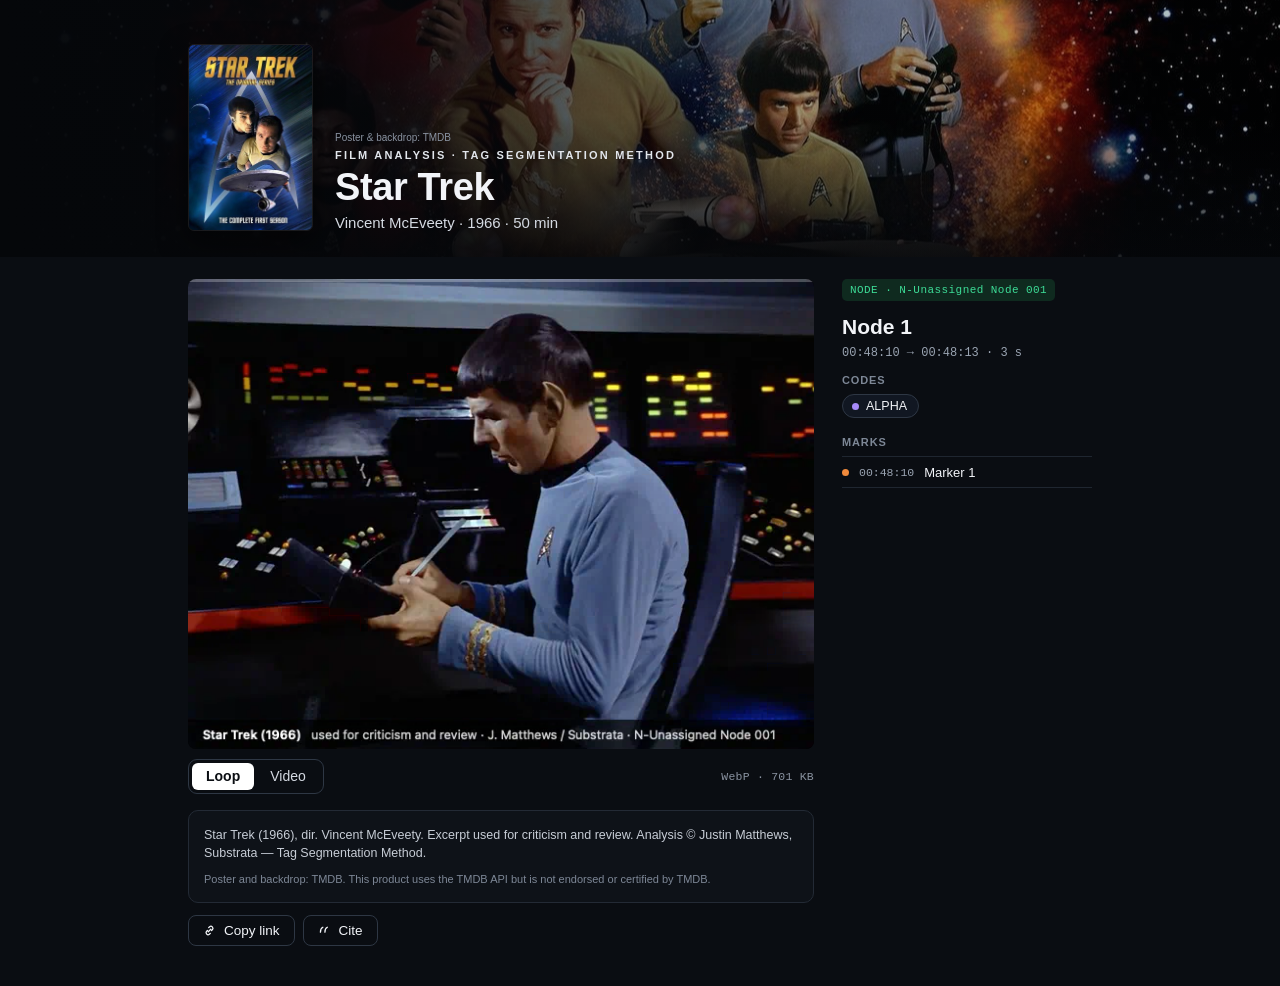
==== c/sta1966-nunassignednode001-v2/index.html @ 1e45ba0b "Publish sta1966-nunassignednode001-v2 v2" ====
<!doctype html>
<html lang="en">
<head>
<meta charset="utf-8">
<meta name="viewport" content="width=device-width, initial-scale=1, viewport-fit=cover">
<meta name="robots" content="noindex">
<title>Node 1 · Star Trek</title>
<link rel="stylesheet" href="../../assets/substrata.css">
</head>
<body>
<div id="app"></div>
<noscript><p style="padding:24px">Node 1 · Star Trek — this card needs JavaScript to show its media.</p></noscript>
<script type="application/json" id="substrata-data">{"address":"https://jmattx.github.io/substrata.live/c/sta1966-nunassignednode001-v2/","build":"FE47509A-7E32-425A-BF02-B3A413A80920","citation":"J. Matthews (2026). Node 1 [Node N-Unassigned Node 001, Star Trek (1966), 00:48:10–00:48:13]. Substrata — Tag Segmentation Method. https://jmattx.github.io/substrata.live/c/sta1966-nunassignednode001-v2/ (v2).","credit":{"notice":"Poster and backdrop: TMDB. This product uses the TMDB API but is not endorsed or certified by TMDB.","text":"Star Trek (1966), dir. Vincent McEveety. Excerpt used for criticism and review. Analysis © Justin Matthews, Substrata — Tag Segmentation Method."},"film":{"backdrop":"backdrop.jpg","director":"Vincent McEveety","poster":"poster.jpg","runtime":"50 min","studios":[],"title":"Star Trek","year":"1966"},"item":{"code":"N-Unassigned Node 001","codes":[{"colour":"#A78BFA","name":"ALPHA"}],"critical":false,"description":"","duration":"3 s","end":"00:48:13","kind":"node","kindLabel":"Node","marks":[{"text":"Marker 1","time":"00:48:10"}],"start":"00:48:10","title":"Node 1"},"media":{"clip":"media/clip.mp4","clipAudio":false,"clipBytes":2345361,"loop":"media/loop.webp","loopBytes":701060,"loopSeconds":3.378375000000233,"still":"media/still.jpg"},"page":"card","published":"2026-11-16","version":2}</script>
<script src="../../assets/substrata.js"></script>
</body>
</html>
---- assets/substrata.css ----
/* Substrata web components (board QR3; shared with the film web package). Values measured from the 2x boards. */
:root {
  --page: #0A0D12;
  --hero-ink: #05070A;
  --text-0: #F2F4F8;
  --text-1: #D5DAE2;
  --text-2: #9AA4B2;
  --text-3: #7D8796;
  --line: #232A35;
  --line-2: #2E3744;
  --panel: #0E1218;
  --pill: #111722;
  --teal: #2FD3A7;
  --amber: #F0B429;
  --orange: #F08A3C;
  --chip-green: #3DDC97;
  --chip-green-fill: #0F2A1F;
  --blue-link: #8FB8FF;
  --radius-media: 8px;
  --radius-card: 10px;
  --gutter: 28px;
  --mono: ui-monospace, "SF Mono", Menlo, monospace;
  --sans: -apple-system, BlinkMacSystemFont, "Inter", "Helvetica Neue", Arial, sans-serif;
}
* { box-sizing: border-box; }
html, body { margin: 0; background: var(--page); color: var(--text-0); font-family: var(--sans); -webkit-font-smoothing: antialiased; }
a { color: inherit; }
img, video { display: block; max-width: 100%; }

/* FilmHero */
.film-hero { position: relative; overflow: hidden; min-height: 250px; display: flex; align-items: center; }
.film-hero__backdrop { position: absolute; inset: 0; background-size: cover; background-position: center; }
.film-hero__backdrop--blurred { filter: blur(18px) saturate(.9) brightness(.6); transform: scale(1.1); }
.film-hero::after { content: ""; position: absolute; inset: 0; pointer-events: none;
  background: linear-gradient(90deg, var(--hero-ink) 0%, rgba(5,7,10,.88) 28%, rgba(5,7,10,.4) 62%, rgba(5,7,10,.2) 100%),
              linear-gradient(0deg, rgba(5,7,10,.85) 0%, rgba(5,7,10,0) 55%); }
.film-hero__inner { position: relative; z-index: 1; display: flex; align-items: flex-end; gap: 22px; padding: 44px var(--gutter) 26px; width: 100%; max-width: 960px; margin: 0 auto; }
.film-hero__poster { width: 125px; height: 187px; object-fit: cover; border-radius: 6px; flex: none; box-shadow: 0 10px 28px rgba(0,0,0,.55); border: 1px solid rgba(255,255,255,.08); }
.film-hero__credit { font-size: 10px; color: #8A93A1; margin: 0 0 6px; }
.film-hero__eyebrow { font-size: 11px; font-weight: 600; letter-spacing: .2em; text-transform: uppercase; color: #E2E6EC; margin: 0 0 6px; }
.film-hero__eyebrow .short { display: none; }
.film-hero__title { font-size: 38px; line-height: 1.08; font-weight: 700; letter-spacing: -.01em; margin: 0 0 6px; }
.film-hero__meta { font-size: 15px; color: var(--text-1); margin: 0; }

/* Card layout */
.card { display: grid; grid-template-columns: minmax(0, 1fr) 250px; grid-template-areas: "media item" "credit item"; column-gap: 28px;
  align-items: start; padding: 22px var(--gutter) 40px; max-width: 960px; margin: 0 auto; }
.card__media { grid-area: media; min-width: 0; } .card__item { grid-area: item; } .card__credit { grid-area: credit; min-width: 0; }

/* MediaPlayer (Loop ⇄ Video) */
.media { position: relative; border-radius: var(--radius-media); overflow: hidden; background: #000; aspect-ratio: 16 / 9;
  -webkit-touch-callout: none; -webkit-user-select: none; user-select: none; touch-action: manipulation; }
.media img, .media video { width: 100%; height: 100%; object-fit: cover; }
.media__progress { position: absolute; left: 0; right: 0; top: 0; height: 3px; background: rgba(255,255,255,.25); z-index: 2; }
.media__progress span { display: block; height: 100%; width: 0; background: #FFFFFF; }
.media.is-looping .media__progress span { animation: loop-progress var(--loop-seconds, 6s) linear infinite; }
@keyframes loop-progress { from { width: 0; } to { width: 100%; } }
.media__bar { display: flex; align-items: center; justify-content: space-between; margin: 10px 0 16px; }
.switch { display: inline-flex; padding: 3px; gap: 2px; border: 1px solid var(--line-2); border-radius: 9px; }
.switch button { appearance: none; border: 0; background: transparent; color: var(--text-1); font: 500 14px var(--sans); height: 27px; padding: 0 14px; border-radius: 6px; cursor: pointer; }
.switch button[aria-pressed="true"] { background: #FFFFFF; color: #0B0E13; font-weight: 600; }
.media__readout { font: 11.5px var(--mono); color: #8A93A1; letter-spacing: .02em; }

/* CreditBlock */
.credit { border: 1px solid var(--line); border-radius: var(--radius-card); background: var(--panel); padding: 15px 15px 14px; }
.credit p { margin: 0; font-size: 12.5px; line-height: 1.5; color: #C7CDD6; }
.credit .notice { margin-top: 8px; font-size: 11px; color: var(--text-3); }
.actions { display: flex; flex-wrap: wrap; gap: 8px; margin-top: 12px; }
.button { display: inline-flex; align-items: center; gap: 8px; height: 31px; padding: 0 14px; border: 1px solid var(--line-2); border-radius: 8px; background: transparent;
  color: var(--text-0); font: 500 13.5px var(--sans); text-decoration: none; cursor: pointer; }
.button svg { width: 13px; height: 13px; }
.toast { margin-top: 10px; font-size: 12px; color: var(--text-2); white-space: pre-wrap; }

/* Item block */
.item__tags { display: flex; align-items: center; gap: 10px; margin-bottom: 12px; }
.chip { font: 500 11px var(--mono); letter-spacing: .04em; color: var(--chip-green); background: var(--chip-green-fill); border-radius: 5px; padding: 5px 8px; }
.chip--span { color: #5EC8F2; background: #0E2430; } .chip--fragment { color: #F2C14E; background: #2B2310; } .chip--marker { color: var(--orange); background: #2C1B0F; }
.critical { display: inline-flex; align-items: center; gap: 5px; color: var(--amber); font-size: 13px; }
.critical::before { content: ""; width: 8px; height: 8px; background: var(--amber); transform: rotate(45deg); border-radius: 1px; }
.item__title { font-size: 21px; line-height: 1.3; font-weight: 600; margin: 0 0 6px; }
.item__time { font: 12px var(--mono); color: var(--text-2); margin: 0 0 14px; }
.item__description { font-size: 13.5px; line-height: 1.65; color: var(--teal); margin: 0 0 18px; }
.label { font-size: 11px; font-weight: 600; letter-spacing: .08em; text-transform: uppercase; color: var(--text-3); margin: 0 0 8px; }

/* CodePills */
.pills { display: flex; flex-wrap: wrap; gap: 6px; margin-bottom: 18px; }
.pill { display: inline-flex; align-items: center; gap: 7px; height: 24px; padding: 0 11px 0 9px; border: 1px solid var(--line-2); border-radius: 12px; background: var(--pill); font-size: 12.5px; color: var(--text-0); }
.pill i { width: 7px; height: 7px; border-radius: 50%; background: var(--dot, #9AA4B2); }

/* MarksList */
.marks { list-style: none; margin: 0; padding: 0; border-top: 1px solid #1F2630; }
.marks li { display: grid; grid-template-columns: 7px auto minmax(0, 1fr); align-items: center; gap: 10px; height: 31px; border-bottom: 1px solid #1F2630; font-size: 13px; }
.marks li::before { content: ""; width: 7px; height: 7px; border-radius: 50%; background: var(--orange); }
.marks time { font: 11.5px var(--mono); color: var(--text-2); }
.marks span { overflow: hidden; text-overflow: ellipsis; white-space: nowrap; }

/* Index of published films */
.index { padding: 40px var(--gutter); max-width: 760px; }
.index h1 { font-size: 22px; margin: 0 0 18px; }
.index ul { list-style: none; padding: 0; margin: 0; border-top: 1px solid var(--line); }
.index li { padding: 12px 0; border-bottom: 1px solid var(--line); font-size: 14px; }
.index li a { text-decoration: none; } .index li small { color: var(--text-3); margin-left: 8px; }

/* Withdrawn page (board PB6): the film hero stays; nothing of the withdrawn analysis is shown. */
.withdrawn { max-width: 960px; margin: 0 auto; padding: 44px var(--gutter) 40px; text-align: center; }
.withdrawn__icon { display: inline-flex; align-items: center; justify-content: center; width: 35px; height: 35px; border: 1px solid var(--line-2);
  border-radius: 9px; background: #121821; color: var(--text-2); margin-bottom: 22px; }
.withdrawn__icon svg { width: 15px; height: 15px; }
.withdrawn__title { font-size: 25px; line-height: 1.25; font-weight: 600; margin: 0 0 8px; }
.withdrawn__lead { font-size: 16px; line-height: 1.5; color: var(--text-1); margin: 0 0 12px; }
.withdrawn__meta { font: 12.5px var(--mono); color: var(--text-3); margin: 0 0 18px; }
.withdrawn__actions { display: flex; flex-wrap: wrap; justify-content: center; gap: 7px; }
.button--primary { background: #F2F4F8; border-color: #F2F4F8; color: #0B0E13; font-weight: 600; }
.withdrawn__footer { margin-top: 48px; font-size: 11.5px; line-height: 1.6; color: var(--text-3); }
.withdrawn__footer p { margin: 0; }

/* Phone (QR3 left, 390 wide) */
@media (max-width: 700px) {
  :root { --gutter: 18px; }
  .film-hero { min-height: 0; }
  .film-hero__inner { padding: 38px var(--gutter) 18px; gap: 15px; align-items: flex-end; }
  .film-hero__poster { width: 85px; height: 121px; border-radius: 5px; }
  .film-hero__eyebrow .long { display: none; } .film-hero__eyebrow .short { display: inline; }
  .film-hero__title { font-size: 27px; } .film-hero__meta { font-size: 14px; }
  .card { grid-template-columns: 1fr; grid-template-areas: "media" "item" "credit"; padding-top: 14px; }
  .card__credit { margin-top: 18px; }
  .item__title { font-size: 19px; }
  .withdrawn { text-align: left; padding-top: 22px; }
  .withdrawn__icon { margin-bottom: 14px; }
  .withdrawn__title { font-size: 20px; } .withdrawn__lead { font-size: 14.5px; }
  .withdrawn__actions { flex-direction: column; align-items: flex-start; }
  .withdrawn__footer { margin-top: 28px; }
}
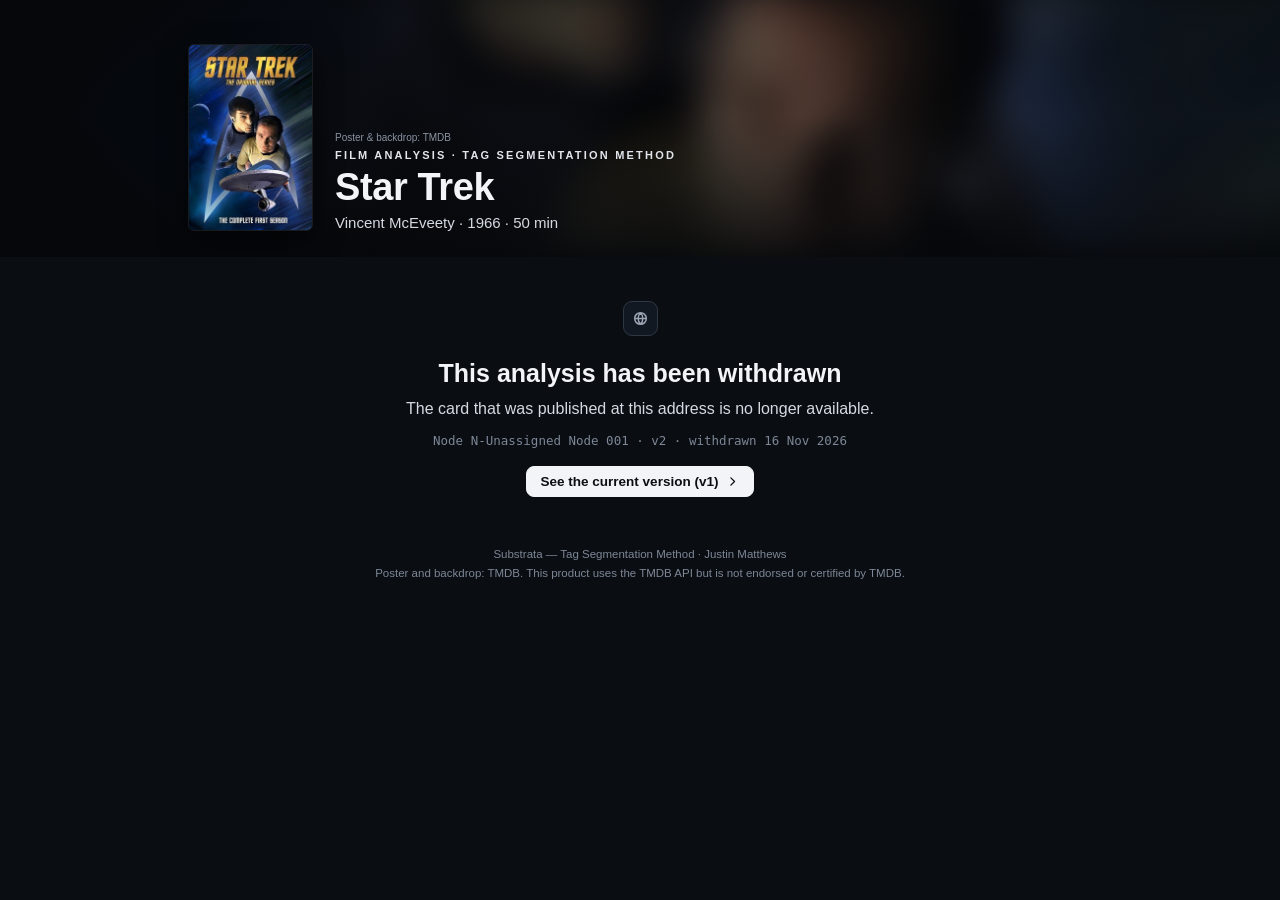
==== commit 54020e63: "Unpublish sta1966-nunassignednode001-v2" ====
--- a/c/sta1966-nunassignednode001-v2/index.html
+++ b/c/sta1966-nunassignednode001-v2/index.html
@@ -4,13 +4,13 @@
 <meta charset="utf-8">
 <meta name="viewport" content="width=device-width, initial-scale=1, viewport-fit=cover">
 <meta name="robots" content="noindex">
-<title>Node 1 · Star Trek</title>
+<title>Withdrawn · Star Trek</title>
 <link rel="stylesheet" href="../../assets/substrata.css">
 </head>
 <body>
 <div id="app"></div>
-<noscript><p style="padding:24px">Node 1 · Star Trek — this card needs JavaScript to show its media.</p></noscript>
-<script type="application/json" id="substrata-data">{"address":"https://jmattx.github.io/substrata.live/c/sta1966-nunassignednode001-v2/","build":"FE47509A-7E32-425A-BF02-B3A413A80920","citation":"J. Matthews (2026). Node 1 [Node N-Unassigned Node 001, Star Trek (1966), 00:48:10–00:48:13]. Substrata — Tag Segmentation Method. https://jmattx.github.io/substrata.live/c/sta1966-nunassignednode001-v2/ (v2).","credit":{"notice":"Poster and backdrop: TMDB. This product uses the TMDB API but is not endorsed or certified by TMDB.","text":"Star Trek (1966), dir. Vincent McEveety. Excerpt used for criticism and review. Analysis © Justin Matthews, Substrata — Tag Segmentation Method."},"film":{"backdrop":"backdrop.jpg","director":"Vincent McEveety","poster":"poster.jpg","runtime":"50 min","studios":[],"title":"Star Trek","year":"1966"},"item":{"code":"N-Unassigned Node 001","codes":[{"colour":"#A78BFA","name":"ALPHA"}],"critical":false,"description":"","duration":"3 s","end":"00:48:13","kind":"node","kindLabel":"Node","marks":[{"text":"Marker 1","time":"00:48:10"}],"start":"00:48:10","title":"Node 1"},"media":{"clip":"media/clip.mp4","clipAudio":false,"clipBytes":2345361,"loop":"media/loop.webp","loopBytes":701060,"loopSeconds":3.378375000000233,"still":"media/still.jpg"},"page":"card","published":"2026-11-16","version":2}</script>
+<noscript><p style="padding:24px">Withdrawn · Star Trek — this card needs JavaScript to show its media.</p></noscript>
+<script type="application/json" id="substrata-data">{"analyst":"Justin Matthews","build":"9C414C97-512E-4BBC-82C2-16DF5F88051A","current":{"href":"../sta1966-nunassignednode001/","version":1},"film":{"backdrop":"backdrop.jpg","director":"Vincent McEveety","poster":"poster.jpg","runtime":"50 min","title":"Star Trek","year":"1966"},"item":{"code":"N-Unassigned Node 001","kindLabel":"Node"},"notice":"Poster and backdrop: TMDB. This product uses the TMDB API but is not endorsed or certified by TMDB.","page":"withdrawn","scope":"card","version":2,"withdrawn":"16 Nov 2026"}</script>
 <script src="../../assets/substrata.js"></script>
 </body>
 </html>
